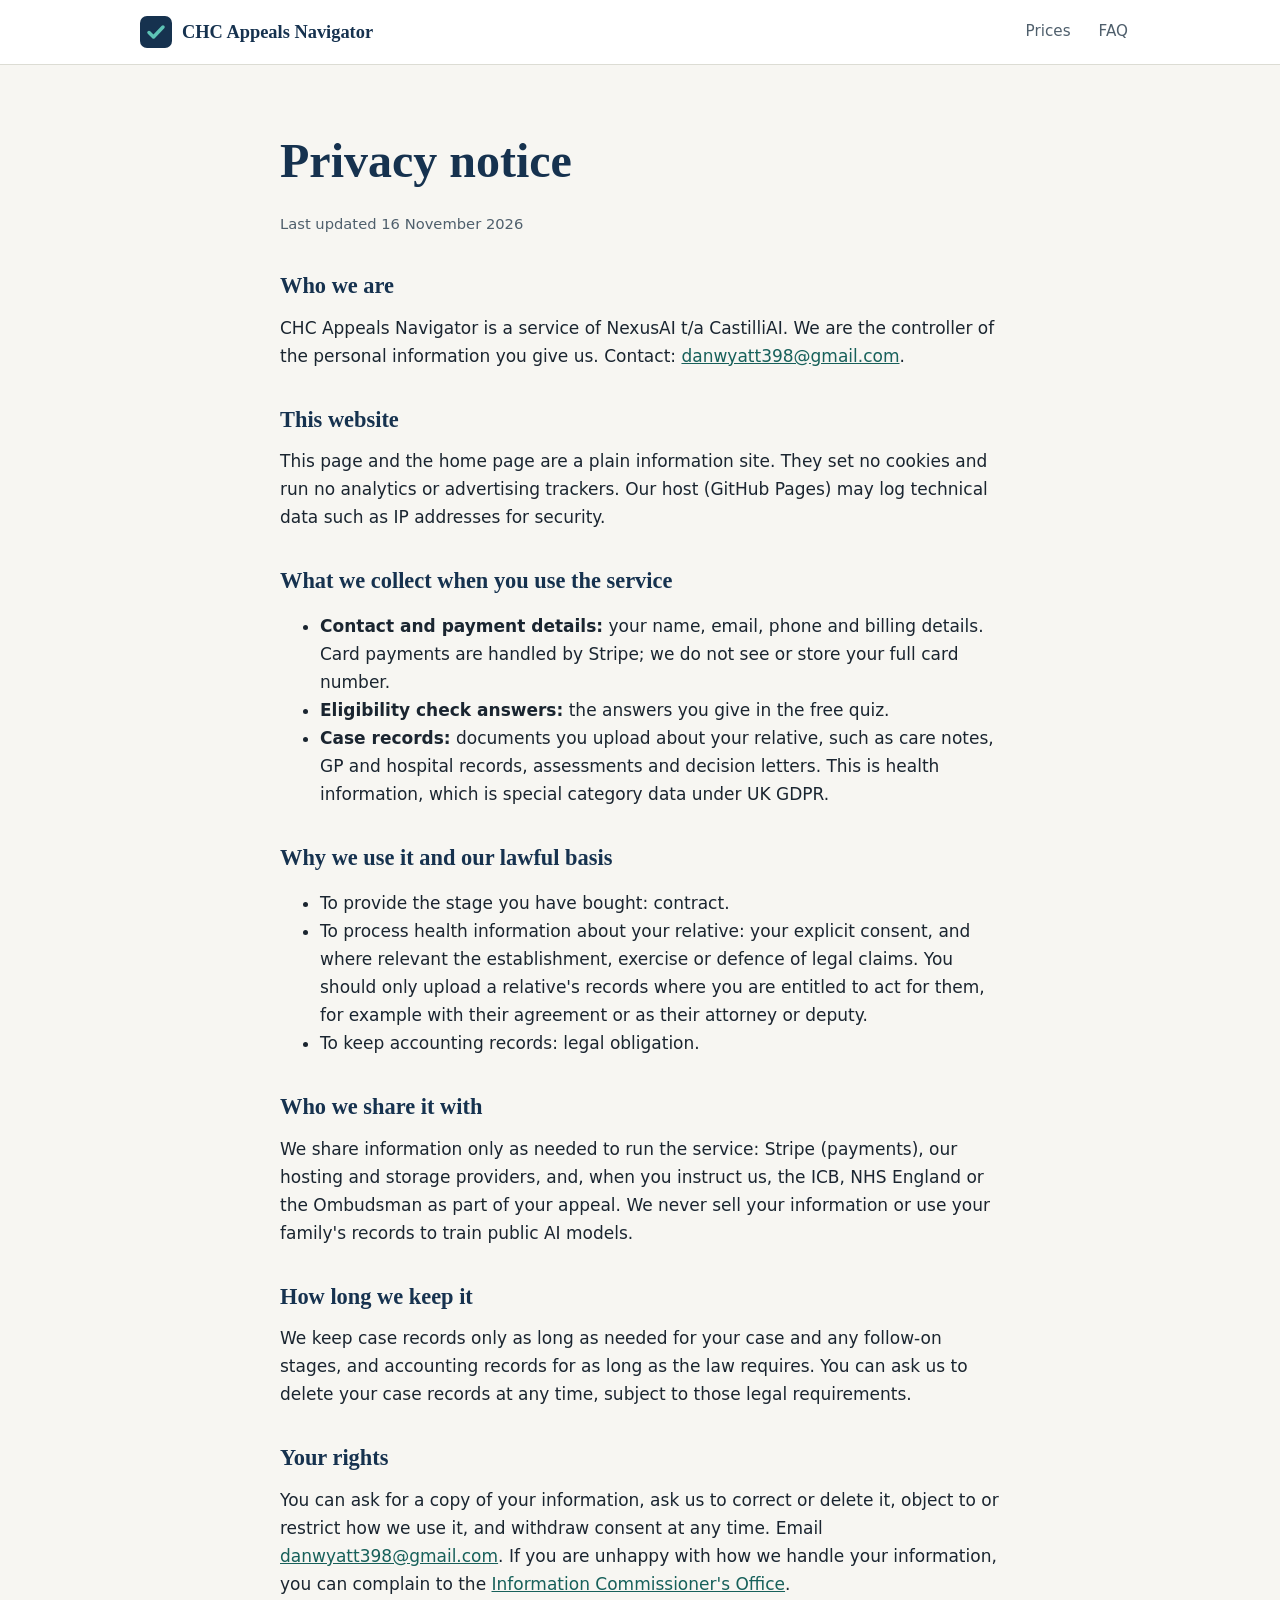
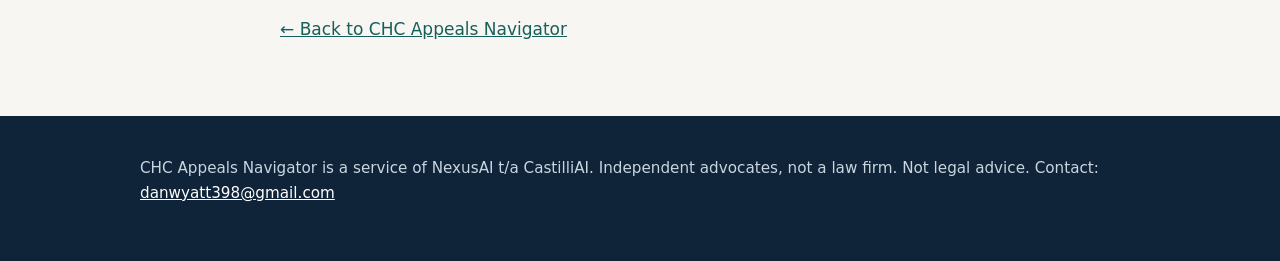
==== privacy/index.html @ 0c6d2d6c "CHC Appeals Navigator sales site for chc.castilliai.com" ====
<!doctype html>
<html lang="en-GB">
<head>
<meta charset="utf-8">
<meta name="viewport" content="width=device-width,initial-scale=1">
<title>Privacy notice — CHC Appeals Navigator</title>
<meta name="description" content="How CHC Appeals Navigator (NexusAI t/a CastilliAI) uses personal and health information.">
<link rel="canonical" href="https://chc.castilliai.com/privacy/">
<link rel="icon" href="/favicon.svg" type="image/svg+xml">
<meta property="og:type" content="website">
<meta property="og:title" content="Privacy notice — CHC Appeals Navigator">
<meta property="og:description" content="How we use personal and health information.">
<meta property="og:url" content="https://chc.castilliai.com/privacy/">
<meta property="og:image" content="https://chc.castilliai.com/og.png">
<meta name="twitter:card" content="summary_large_image">
<link rel="stylesheet" href="/styles.css">
</head>
<body>
<a class="skip" href="#main">Skip to content</a>
<header class="top"><div class="wrap"><a class="brand" href="/"><img src="/favicon.svg" alt="" width="32" height="32">CHC Appeals Navigator</a><nav class="main" aria-label="Main"><a href="/#pricing">Prices</a><a href="/#faq">FAQ</a></nav></div></header>
<main id="main" class="legal">
<section><div class="wrap" style="max-width:760px">
<h1>Privacy notice</h1>
<p class="small">Last updated 16 November 2026</p>
<h2>Who we are</h2>
<p>CHC Appeals Navigator is a service of NexusAI t/a CastilliAI. We are the controller of the personal information you give us. Contact: <a href="mailto:danwyatt398@gmail.com">danwyatt398@gmail.com</a>.</p>
<h2>This website</h2>
<p>This page and the home page are a plain information site. They set no cookies and run no analytics or advertising trackers. Our host (GitHub Pages) may log technical data such as IP addresses for security.</p>
<h2>What we collect when you use the service</h2>
<ul>
<li><strong>Contact and payment details:</strong> your name, email, phone and billing details. Card payments are handled by Stripe; we do not see or store your full card number.</li>
<li><strong>Eligibility check answers:</strong> the answers you give in the free quiz.</li>
<li><strong>Case records:</strong> documents you upload about your relative, such as care notes, GP and hospital records, assessments and decision letters. This is health information, which is special category data under UK GDPR.</li>
</ul>
<h2>Why we use it and our lawful basis</h2>
<ul>
<li>To provide the stage you have bought: contract.</li>
<li>To process health information about your relative: your explicit consent, and where relevant the establishment, exercise or defence of legal claims. You should only upload a relative's records where you are entitled to act for them, for example with their agreement or as their attorney or deputy.</li>
<li>To keep accounting records: legal obligation.</li>
</ul>
<h2>Who we share it with</h2>
<p>We share information only as needed to run the service: Stripe (payments), our hosting and storage providers, and, when you instruct us, the ICB, NHS England or the Ombudsman as part of your appeal. We never sell your information or use your family's records to train public AI models.</p>
<h2>How long we keep it</h2>
<p>We keep case records only as long as needed for your case and any follow-on stages, and accounting records for as long as the law requires. You can ask us to delete your case records at any time, subject to those legal requirements.</p>
<h2>Your rights</h2>
<p>You can ask for a copy of your information, ask us to correct or delete it, object to or restrict how we use it, and withdraw consent at any time. Email <a href="mailto:danwyatt398@gmail.com">danwyatt398@gmail.com</a>. If you are unhappy with how we handle your information, you can complain to the <a href="https://ico.org.uk/make-a-complaint/">Information Commissioner's Office</a>.</p>
<p><a href="/">← Back to CHC Appeals Navigator</a></p>
</div></section>
</main>
<footer style="padding-bottom:40px"><div class="wrap"><p>CHC Appeals Navigator is a service of NexusAI t/a CastilliAI. Independent advocates, not a law firm. Not legal advice. Contact: <a href="mailto:danwyatt398@gmail.com">danwyatt398@gmail.com</a></p></div></footer>
</body>
</html>
---- styles.css ----
:root{--navy:#16324f;--navy-d:#0f2439;--teal:#1f7a72;--teal-d:#17605a;--teal-l:#e3f2ef;--ink:#1a2530;--muted:#4f5f6c;--paper:#f7f6f2;--card:#fff;--line:#dcdcd4;--focus:#f2b134}
*{box-sizing:border-box}
html{scroll-behavior:smooth}
body{margin:0;font-family:system-ui,-apple-system,"Segoe UI",Roboto,Helvetica,Arial,sans-serif;font-size:1.0625rem;line-height:1.65;color:var(--ink);background:var(--paper)}
h1,h2,h3{font-family:Georgia,"Iowan Old Style","Palatino Linotype",Palatino,serif;color:var(--navy);line-height:1.25;font-weight:700}
h1{font-size:clamp(2rem,4.6vw,3rem);margin:.2em 0 .45em}
h2{font-size:clamp(1.6rem,3.2vw,2.1rem);margin:0 0 .6em}
h3{font-size:1.2rem;margin:0 0 .4em}
p{margin:0 0 1em}
a{color:var(--teal-d)}
a:focus-visible,button:focus-visible,summary:focus-visible{outline:3px solid var(--focus);outline-offset:2px;border-radius:4px}
.wrap{max-width:1040px;margin:0 auto;padding:0 20px}
.skip{position:absolute;left:-999px;top:0;background:#fff;padding:8px 12px;z-index:100}
.skip:focus{left:8px;top:8px}
header.top{background:#fff;border-bottom:1px solid var(--line)}
header.top .wrap{display:flex;align-items:center;justify-content:space-between;gap:16px;min-height:64px;flex-wrap:wrap}
.brand{display:flex;align-items:center;gap:10px;text-decoration:none;color:var(--navy);font-weight:700;font-family:Georgia,serif;font-size:1.15rem}
.brand img{width:32px;height:32px}
nav.main{display:flex;gap:4px;flex-wrap:wrap}
nav.main a{display:inline-flex;align-items:center;min-height:44px;padding:0 12px;text-decoration:none;color:var(--muted);font-size:.95rem;border-radius:8px}
nav.main a:hover{color:var(--navy);background:var(--paper)}
.btn{display:inline-flex;align-items:center;justify-content:center;gap:8px;min-height:52px;padding:12px 24px;border-radius:10px;font-weight:700;font-size:1.05rem;text-decoration:none;border:2px solid transparent;text-align:center;line-height:1.2}
.btn-primary{background:var(--teal);color:#fff}
.btn-primary:hover{background:var(--teal-d)}
.btn-secondary{background:#fff;color:var(--navy);border-color:var(--navy)}
.btn-secondary:hover{background:var(--teal-l)}
.btn-sm{min-height:46px;padding:10px 16px;font-size:.98rem}
.hero{background:linear-gradient(180deg,#fff 0%,var(--paper) 100%);padding:56px 0 48px}
.eyebrow{display:inline-block;font-size:.85rem;font-weight:700;letter-spacing:.06em;text-transform:uppercase;color:var(--teal-d);background:var(--teal-l);padding:4px 10px;border-radius:999px}
.lead{font-size:1.2rem;color:var(--muted);max-width:44rem}
.cta-row{display:flex;flex-wrap:wrap;gap:12px;margin:24px 0 14px}
.trust{display:flex;flex-wrap:wrap;gap:8px 20px;padding:0;margin:18px 0 0;list-style:none;color:var(--muted);font-size:.95rem}
.trust li::before{content:"✓ ";color:var(--teal);font-weight:700}
.small{font-size:.92rem;color:var(--muted)}
section{padding:56px 0}
section.alt{background:#fff;border-top:1px solid var(--line);border-bottom:1px solid var(--line)}
.grid2{display:grid;grid-template-columns:1fr 1fr;gap:24px}
.grid4{display:grid;grid-template-columns:repeat(4,1fr);gap:18px}
.card{background:var(--card);border:1px solid var(--line);border-radius:14px;padding:22px}
section.alt .card{background:var(--paper)}
.card.yes{border-top:5px solid var(--teal)}
.card.no{border-top:5px solid #9aa7b1}
ul.ticks,ul.crosses{padding:0;margin:0;list-style:none}
ul.ticks li,ul.crosses li{padding-left:28px;position:relative;margin:.5em 0}
ul.ticks li::before{content:"✓";position:absolute;left:0;color:var(--teal);font-weight:800}
ul.crosses li::before{content:"–";position:absolute;left:4px;color:#6b7a86;font-weight:800}
.step-n{display:inline-flex;width:38px;height:38px;border-radius:50%;background:var(--navy);color:#fff;align-items:center;justify-content:center;font-weight:700;margin-bottom:10px}
.split{display:grid;grid-template-columns:1.25fr 1fr;gap:32px;align-items:start}
.price-box{background:var(--navy);color:#fff;border-radius:16px;padding:28px}
.price-box h3{color:#fff}
.price-box .amt{font-family:Georgia,serif;font-size:2.6rem;font-weight:700;margin:.1em 0}
.price-box .btn-primary{background:#5ec4b6;color:var(--navy-d);width:100%}
.price-box .btn-primary:hover{background:#7fd3c8}
.price-box p{color:#d6e2ec}
.example{border-left:5px solid var(--teal);background:#fff;padding:18px 20px;border-radius:0 12px 12px 0;margin-top:22px}
.example .label{font-size:.85rem;font-weight:700;color:var(--muted);text-transform:uppercase;letter-spacing:.04em}
.prices{width:100%;border-collapse:separate;border-spacing:0;background:#fff;border:1px solid var(--line);border-radius:14px;overflow:hidden}
.prices th,.prices td{padding:16px;text-align:left;vertical-align:middle;border-bottom:1px solid var(--line)}
.prices tr:last-child td{border-bottom:0}
.prices thead th{background:var(--navy);color:#fff;font-size:.95rem}
.prices .stage{font-weight:700;color:var(--navy);white-space:nowrap}
.prices .amt{font-family:Georgia,serif;font-weight:700;font-size:1.25rem;color:var(--navy);white-space:nowrap}
.prices tr.featured td{background:var(--teal-l)}
.prices .sub{display:block;font-size:.9rem;color:var(--muted)}
.prices td:last-child{text-align:right}
.note{background:#fff;border:1px solid var(--line);border-radius:12px;padding:16px 18px;margin-top:18px}
details{background:#fff;border:1px solid var(--line);border-radius:12px;margin:10px 0}
summary{cursor:pointer;padding:18px 20px;font-weight:700;color:var(--navy);list-style:none;min-height:44px}
summary::-webkit-details-marker{display:none}
summary::after{content:"+";float:right;font-size:1.4rem;line-height:1;color:var(--teal)}
details[open] summary::after{content:"–"}
details .ans{padding:0 20px 16px}
.final{text-align:center}
.final .cta-row{justify-content:center}
footer{background:var(--navy-d);color:#c9d5df;padding:40px 0 110px;font-size:.95rem}
footer a{color:#fff}
footer .cols{display:grid;grid-template-columns:2fr 1fr;gap:24px}
.sticky{position:fixed;left:0;right:0;bottom:0;z-index:50;background:#fff;border-top:1px solid var(--line);box-shadow:0 -4px 16px rgba(0,0,0,.08);padding:10px 14px calc(10px + env(safe-area-inset-bottom));display:none;gap:10px}
.sticky .btn{flex:1;min-height:48px;padding:10px;font-size:1rem}
.sticky .btn-secondary{flex:0 0 auto}
@media (max-width:860px){
 .grid4{grid-template-columns:1fr 1fr}
 .split,.grid2,footer .cols{grid-template-columns:1fr}
 nav.main{display:none}
 .sticky{display:flex}
 .prices thead{display:none}
 .prices,.prices tbody,.prices tr,.prices td{display:block;width:100%}
 .prices tr{border-bottom:1px solid var(--line);padding:6px 0}
 .prices td{border:0;padding:6px 16px}
 .prices td:last-child{text-align:left;padding-bottom:14px}
 .prices .btn{width:100%}
}
@media (max-width:520px){.grid4{grid-template-columns:1fr}.hero{padding:36px 0}.cta-row .btn{width:100%}section{padding:44px 0}}
@media (prefers-reduced-motion:reduce){html{scroll-behavior:auto}}
.legal h2{font-size:1.4rem;margin-top:1.6em}
.sr{position:absolute;width:1px;height:1px;overflow:hidden;clip:rect(0 0 0 0);white-space:nowrap}
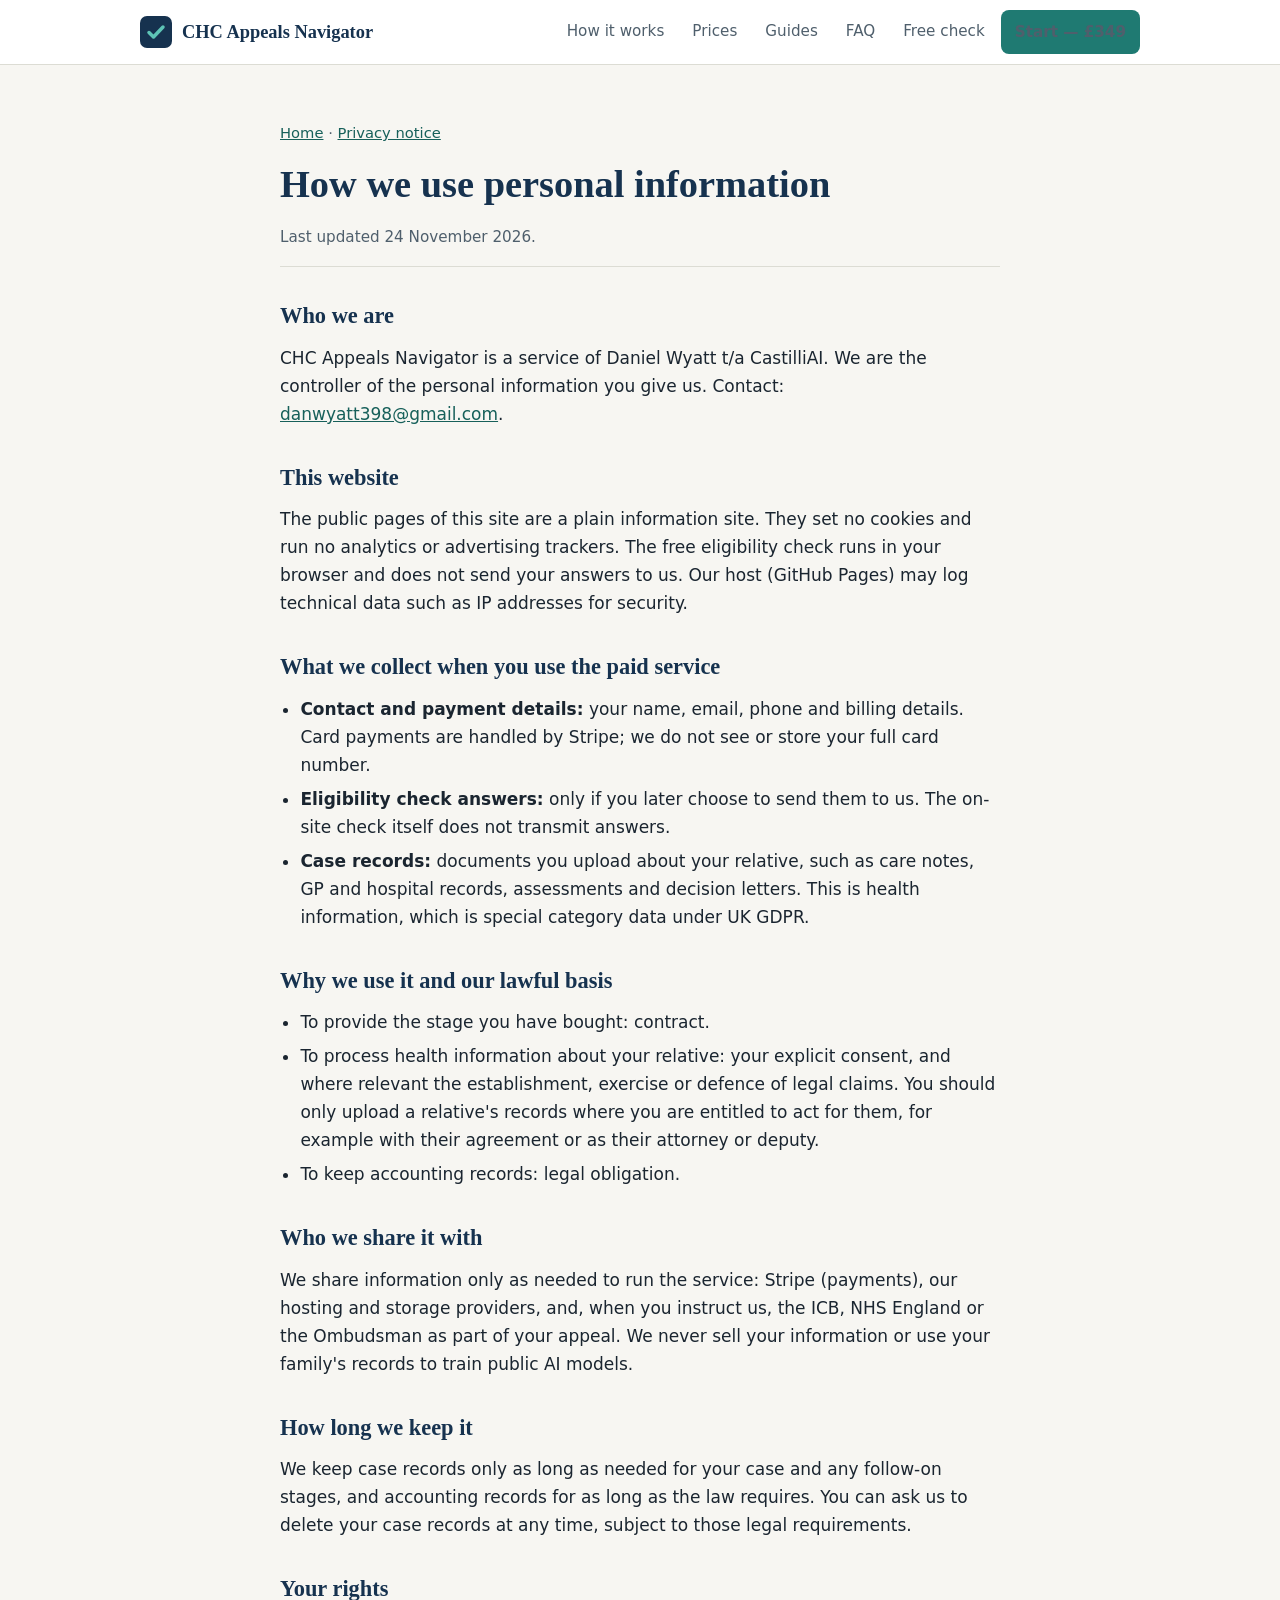
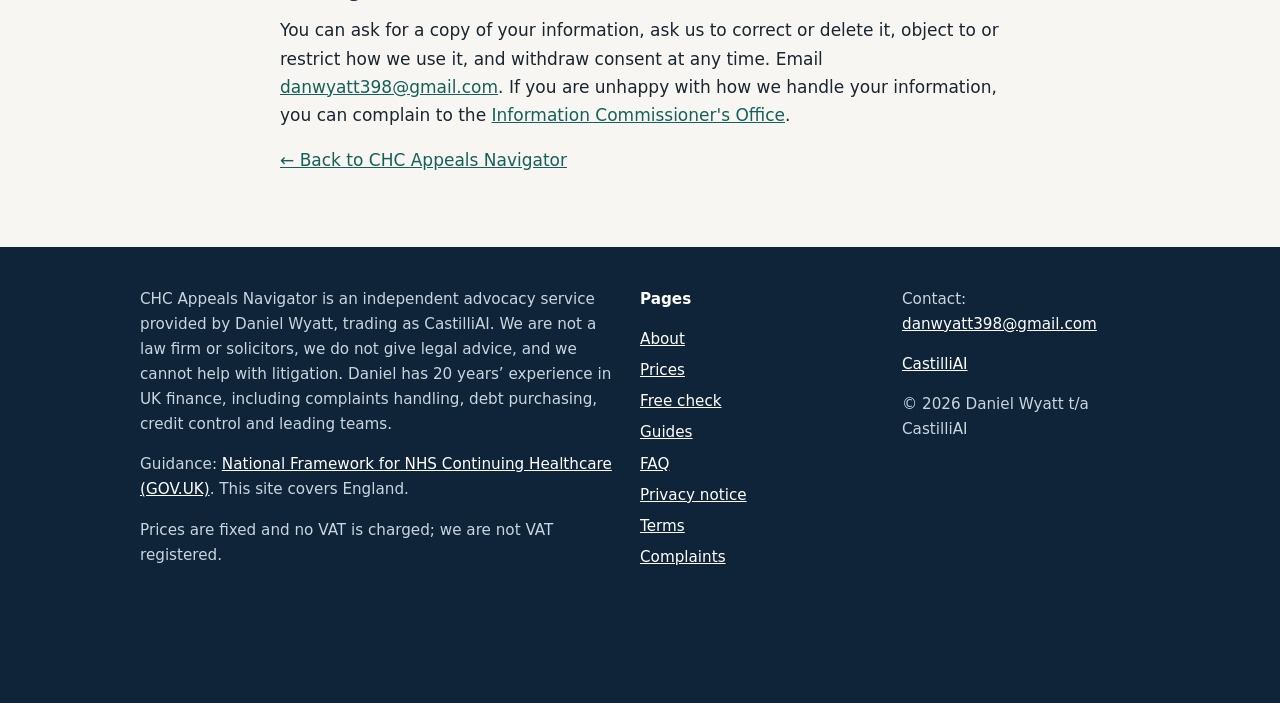
==== commit 88b288bc: "Expand chc.castilliai.com into a standalone public site Replace the two-page sales site with crawlab" ====
--- a/privacy/index.html
+++ b/privacy/index.html
@@ -3,50 +3,113 @@
 <head>
 <meta charset="utf-8">
 <meta name="viewport" content="width=device-width,initial-scale=1">
-<title>Privacy notice — CHC Appeals Navigator</title>
-<meta name="description" content="How CHC Appeals Navigator (NexusAI t/a CastilliAI) uses personal and health information.">
+<title>How we use personal information at CHC Appeals Navigator</title>
+<meta name="description" content="How CHC Appeals Navigator (Daniel Wyatt t/a CastilliAI) uses personal and health information, and how to ask us to delete records.">
 <link rel="canonical" href="https://chc.castilliai.com/privacy/">
 <link rel="icon" href="/favicon.svg" type="image/svg+xml">
+<link rel="apple-touch-icon" href="/apple-touch-icon.png">
+<meta name="theme-color" content="#16324f">
+<meta name="author" content="Daniel Wyatt">
 <meta property="og:type" content="website">
-<meta property="og:title" content="Privacy notice — CHC Appeals Navigator">
-<meta property="og:description" content="How we use personal and health information.">
+<meta property="og:site_name" content="CHC Appeals Navigator">
+<meta property="og:title" content="How we use personal information at CHC Appeals Navigator">
+<meta property="og:description" content="How CHC Appeals Navigator (Daniel Wyatt t/a CastilliAI) uses personal and health information, and how to ask us to delete records.">
 <meta property="og:url" content="https://chc.castilliai.com/privacy/">
 <meta property="og:image" content="https://chc.castilliai.com/og.png">
+<meta property="og:image:width" content="1200">
+<meta property="og:image:height" content="630">
+<meta property="og:locale" content="en_GB">
 <meta name="twitter:card" content="summary_large_image">
+<meta name="twitter:title" content="How we use personal information at CHC Appeals Navigator">
+<meta name="twitter:description" content="How CHC Appeals Navigator (Daniel Wyatt t/a CastilliAI) uses personal and health information, and how to ask us to delete records.">
+<meta name="twitter:image" content="https://chc.castilliai.com/og.png">
 <link rel="stylesheet" href="/styles.css">
+<script type="application/ld+json">{"@context": "https://schema.org", "@graph": [{"@type": "Organization", "@id": "https://chc.castilliai.com/#organization", "name": "CHC Appeals Navigator", "legalName": "Daniel Wyatt t/a CastilliAI", "url": "https://chc.castilliai.com/", "founder": {"@type": "Person", "name": "Daniel Wyatt", "jobTitle": "Founder"}, "parentOrganization": {"@type": "Organization", "name": "CastilliAI", "url": "https://www.castilliai.com/"}, "areaServed": {"@type": "Country", "name": "United Kingdom"}}, {"@type": "ProfessionalService", "@id": "https://chc.castilliai.com/#service", "name": "CHC Appeals Navigator", "url": "https://chc.castilliai.com/", "image": "https://chc.castilliai.com/og.png", "serviceType": "NHS Continuing Healthcare appeal preparation and advocacy", "provider": {"@id": "https://chc.castilliai.com/#organization"}, "areaServed": {"@type": "Country", "name": "United Kingdom"}, "description": "Independent advocacy (not a law firm) helping families prepare NHS Continuing Healthcare funding appeals. Pay per stage.", "offers": [{"@type": "Offer", "name": "Stage 0 — Free eligibility check", "price": "0", "priceCurrency": "GBP"}, {"@type": "Offer", "name": "Stage 1 — Evidence review, report and Yes/No/Maybe verdict", "price": "349", "priceCurrency": "GBP", "url": "https://buy.stripe.com/6oUeVe2Nia6Y5pDbPFa3u0b"}, {"@type": "Offer", "name": "Stage 2 — Local resolution appeal pack", "price": "799", "priceCurrency": "GBP", "url": "https://buy.stripe.com/4gM9ATgBCeMZ2H64ti0ZW02"}, {"@type": "Offer", "name": "Stage 3 — Independent review panel submission and hearing preparation", "price": "1499", "priceCurrency": "GBP"}, {"@type": "Offer", "name": "Stage 4 — Ombudsman complaint (optional add-on)", "price": "399", "priceCurrency": "GBP"}, {"@type": "Offer", "name": "Stage 5 — Retrospective review of past care fees (plus 8% of recovery)", "price": "1499", "priceCurrency": "GBP"}]}, {"@type": "WebSite", "@id": "https://chc.castilliai.com/#website", "url": "https://chc.castilliai.com/", "name": "CHC Appeals Navigator", "publisher": {"@id": "https://chc.castilliai.com/#organization"}, "inLanguage": "en-GB"}]}</script>
+
 </head>
 <body>
 <a class="skip" href="#main">Skip to content</a>
-<header class="top"><div class="wrap"><a class="brand" href="/"><img src="/favicon.svg" alt="" width="32" height="32">CHC Appeals Navigator</a><nav class="main" aria-label="Main"><a href="/#pricing">Prices</a><a href="/#faq">FAQ</a></nav></div></header>
-<main id="main" class="legal">
-<section><div class="wrap" style="max-width:760px">
-<h1>Privacy notice</h1>
-<p class="small">Last updated 16 November 2026</p>
-<h2>Who we are</h2>
-<p>CHC Appeals Navigator is a service of NexusAI t/a CastilliAI. We are the controller of the personal information you give us. Contact: <a href="mailto:danwyatt398@gmail.com">danwyatt398@gmail.com</a>.</p>
-<h2>This website</h2>
-<p>This page and the home page are a plain information site. They set no cookies and run no analytics or advertising trackers. Our host (GitHub Pages) may log technical data such as IP addresses for security.</p>
-<h2>What we collect when you use the service</h2>
-<ul>
-<li><strong>Contact and payment details:</strong> your name, email, phone and billing details. Card payments are handled by Stripe; we do not see or store your full card number.</li>
-<li><strong>Eligibility check answers:</strong> the answers you give in the free quiz.</li>
-<li><strong>Case records:</strong> documents you upload about your relative, such as care notes, GP and hospital records, assessments and decision letters. This is health information, which is special category data under UK GDPR.</li>
-</ul>
-<h2>Why we use it and our lawful basis</h2>
-<ul>
-<li>To provide the stage you have bought: contract.</li>
-<li>To process health information about your relative: your explicit consent, and where relevant the establishment, exercise or defence of legal claims. You should only upload a relative's records where you are entitled to act for them, for example with their agreement or as their attorney or deputy.</li>
-<li>To keep accounting records: legal obligation.</li>
-</ul>
-<h2>Who we share it with</h2>
-<p>We share information only as needed to run the service: Stripe (payments), our hosting and storage providers, and, when you instruct us, the ICB, NHS England or the Ombudsman as part of your appeal. We never sell your information or use your family's records to train public AI models.</p>
-<h2>How long we keep it</h2>
-<p>We keep case records only as long as needed for your case and any follow-on stages, and accounting records for as long as the law requires. You can ask us to delete your case records at any time, subject to those legal requirements.</p>
-<h2>Your rights</h2>
-<p>You can ask for a copy of your information, ask us to correct or delete it, object to or restrict how we use it, and withdraw consent at any time. Email <a href="mailto:danwyatt398@gmail.com">danwyatt398@gmail.com</a>. If you are unhappy with how we handle your information, you can complain to the <a href="https://ico.org.uk/make-a-complaint/">Information Commissioner's Office</a>.</p>
-<p><a href="/">← Back to CHC Appeals Navigator</a></p>
-</div></section>
+<header class="top"><div class="wrap"><a class="brand" href="/"><img src="/favicon.svg" alt="" width="32" height="32">CHC Appeals Navigator</a>
+  <nav class="main" aria-label="Main"><a href="/how-it-works/">How it works</a>
+   <a href="/pricing/">Prices</a>
+   <a href="/guides/">Guides</a>
+   <a href="/faq/">FAQ</a>
+   <a href="/eligibility/">Free check</a>
+   <a class="btn btn-primary btn-sm" href="https://buy.stripe.com/6oUeVe2Nia6Y5pDbPFa3u0b">Start — £349</a>
+  </nav>
+  <details class="menu">
+   <summary><span class="sr">Open</span></summary>
+   <nav aria-label="Mobile"><a href="/how-it-works/">How it works</a>
+    <a href="/pricing/">Prices</a>
+    <a href="/guides/">Guides</a>
+    <a href="/faq/">FAQ</a>
+    <a href="/eligibility/">Free check</a>
+    <a href="/about/">About</a>
+    <a href="https://buy.stripe.com/6oUeVe2Nia6Y5pDbPFa3u0b">Start — £349</a></nav>
+  </details>
+</div></header>
+<main id="main">
+<section class="legal">
+ <div class="wrap prose">
+  <p class="crumb"><a href="/">Home</a> · <a href="/privacy/">Privacy notice</a></p>
+  <h1>How we use personal information</h1>
+  <p class="byline">Last updated 24 November 2026.</p>
+  <h2>Who we are</h2>
+  <p>CHC Appeals Navigator is a service of Daniel Wyatt t/a CastilliAI. We are the controller of the personal information you give us. Contact: <a href="mailto:danwyatt398@gmail.com">danwyatt398@gmail.com</a>.</p>
+  <h2>This website</h2>
+  <p>The public pages of this site are a plain information site. They set no cookies and run no analytics or advertising trackers. The free eligibility check runs in your browser and does not send your answers to us. Our host (GitHub Pages) may log technical data such as IP addresses for security.</p>
+  <h2>What we collect when you use the paid service</h2>
+  <ul>
+   <li><strong>Contact and payment details:</strong> your name, email, phone and billing details. Card payments are handled by Stripe; we do not see or store your full card number.</li>
+   <li><strong>Eligibility check answers:</strong> only if you later choose to send them to us. The on-site check itself does not transmit answers.</li>
+   <li><strong>Case records:</strong> documents you upload about your relative, such as care notes, GP and hospital records, assessments and decision letters. This is health information, which is special category data under UK GDPR.</li>
+  </ul>
+  <h2>Why we use it and our lawful basis</h2>
+  <ul>
+   <li>To provide the stage you have bought: contract.</li>
+   <li>To process health information about your relative: your explicit consent, and where relevant the establishment, exercise or defence of legal claims. You should only upload a relative's records where you are entitled to act for them, for example with their agreement or as their attorney or deputy.</li>
+   <li>To keep accounting records: legal obligation.</li>
+  </ul>
+  <h2>Who we share it with</h2>
+  <p>We share information only as needed to run the service: Stripe (payments), our hosting and storage providers, and, when you instruct us, the ICB, NHS England or the Ombudsman as part of your appeal. We never sell your information or use your family's records to train public AI models.</p>
+  <h2>How long we keep it</h2>
+  <p>We keep case records only as long as needed for your case and any follow-on stages, and accounting records for as long as the law requires. You can ask us to delete your case records at any time, subject to those legal requirements.</p>
+  <h2>Your rights</h2>
+  <p>You can ask for a copy of your information, ask us to correct or delete it, object to or restrict how we use it, and withdraw consent at any time. Email <a href="mailto:danwyatt398@gmail.com">danwyatt398@gmail.com</a>. If you are unhappy with how we handle your information, you can complain to the <a href="https://ico.org.uk/make-a-complaint/">Information Commissioner's Office</a>.</p>
+  <p><a href="/">← Back to CHC Appeals Navigator</a></p>
+ </div>
+</section>
 </main>
-<footer style="padding-bottom:40px"><div class="wrap"><p>CHC Appeals Navigator is a service of NexusAI t/a CastilliAI. Independent advocates, not a law firm. Not legal advice. Contact: <a href="mailto:danwyatt398@gmail.com">danwyatt398@gmail.com</a></p></div></footer>
+<footer>
+ <div class="wrap cols">
+  <div>
+   <p>CHC Appeals Navigator is an independent advocacy service provided by Daniel Wyatt, trading as CastilliAI. We are not a law firm or solicitors, we do not give legal advice, and we cannot help with litigation. Daniel has 20 years’ experience in UK finance, including complaints handling, debt purchasing, credit control and leading teams.</p>
+   <p>Guidance: <a href="https://www.gov.uk/government/publications/national-framework-for-nhs-continuing-healthcare-and-nhs-funded-nursing-care">National Framework for NHS Continuing Healthcare (GOV.UK)</a>. This site covers England.</p>
+   <p>Prices are fixed and no VAT is charged; we are not VAT registered.</p>
+  </div>
+  <div>
+   <p><strong style="color:#fff">Pages</strong></p>
+   <ul>
+    <li><a href="/about/">About</a></li>
+    <li><a href="/pricing/">Prices</a></li>
+    <li><a href="/eligibility/">Free check</a></li>
+    <li><a href="/guides/">Guides</a></li>
+    <li><a href="/faq/">FAQ</a></li>
+    <li><a href="/privacy/">Privacy notice</a></li>
+    <li><a href="/terms/">Terms</a></li>
+    <li><a href="/complaints/">Complaints</a></li>
+   </ul>
+  </div>
+  <div>
+   <p>Contact: <a href="mailto:danwyatt398@gmail.com">danwyatt398@gmail.com</a></p>
+   <p><a href="https://www.castilliai.com/">CastilliAI</a></p>
+   <p>© 2026 Daniel Wyatt t/a CastilliAI</p>
+  </div>
+ </div>
+</footer>
+<div class="sticky" role="region" aria-label="Quick actions">
+ <a class="btn btn-primary" href="https://buy.stripe.com/6oUeVe2Nia6Y5pDbPFa3u0b">Start — £349</a>
+ <a class="btn btn-secondary" href="/eligibility/">Free check</a>
+</div>
 </body>
 </html>
--- a/styles.css
+++ b/styles.css
@@ -94,3 +94,66 @@
 @media (prefers-reduced-motion:reduce){html{scroll-behavior:auto}}
 .legal h2{font-size:1.4rem;margin-top:1.6em}
 .sr{position:absolute;width:1px;height:1px;overflow:hidden;clip:rect(0 0 0 0);white-space:nowrap}
+
+/* Additional layout for the expanded site */
+nav.main a[aria-current="page"]{color:var(--navy);background:var(--teal-l);font-weight:600}
+.menu{display:none;width:100%}
+.menu > summary{list-style:none;cursor:pointer;min-height:44px;display:flex;align-items:center;padding:0 12px;border:1px solid var(--line);border-radius:8px;font-weight:700;color:var(--navy);background:#fff}
+.menu > summary::-webkit-details-marker{display:none}
+.menu > summary::after{content:"Menu";float:none}
+.menu[open] > summary{border-bottom-left-radius:0;border-bottom-right-radius:0}
+.menu nav{display:flex;flex-direction:column;background:#fff;border:1px solid var(--line);border-top:0;border-radius:0 0 8px 8px}
+.menu nav a{min-height:44px;padding:10px 14px;text-decoration:none;color:var(--navy);border-top:1px solid var(--line)}
+.crumb{font-size:.92rem;color:var(--muted);margin:0 0 1em}
+.crumb a{color:var(--teal-d)}
+.byline{font-size:.95rem;color:var(--muted);margin:0 0 1.4em;padding-bottom:1em;border-bottom:1px solid var(--line)}
+.prose{max-width:760px}
+.prose h1{font-size:clamp(1.8rem,3.6vw,2.4rem)}
+.prose ul,.prose ol{margin:0 0 1.2em;padding-left:1.2em}
+.prose li{margin:.35em 0}
+.prose blockquote{margin:0 0 1.2em;padding:12px 16px;border-left:4px solid var(--teal);background:#fff;color:var(--ink)}
+.sources{margin-top:2.2em;padding-top:1.2em;border-top:1px solid var(--line);font-size:.95rem}
+.sources h2{font-size:1.25rem}
+.sources ul{padding-left:1.2em}
+.guide-list{display:grid;gap:16px}
+.guide-list a.card{text-decoration:none;color:inherit;display:block}
+.guide-list a.card:hover{border-color:var(--teal)}
+.guide-list h2{font-size:1.25rem;margin:0 0 .35em}
+.prices-grid{display:grid;grid-template-columns:repeat(3,1fr);gap:16px;margin:24px 0}
+.price-card{background:#fff;border:1px solid var(--line);border-radius:14px;padding:22px;display:flex;flex-direction:column;gap:8px}
+.price-card.featured{border:2px solid var(--teal);background:var(--teal-l)}
+.price-card .amt{font-family:Georgia,serif;font-size:2rem;font-weight:700;color:var(--navy);margin:0}
+.price-card .period{color:var(--muted);font-size:.95rem;margin:0 0 8px}
+.price-card .btn{margin-top:auto}
+.quiz{max-width:760px}
+.quiz-progress{height:8px;background:var(--line);border-radius:999px;overflow:hidden;margin:0 0 16px}
+.quiz-progress span{display:block;height:100%;background:var(--teal);width:0}
+.quiz-q{background:#fff;border:1px solid var(--line);border-radius:14px;padding:22px}
+.quiz-options{display:flex;flex-direction:column;gap:10px;margin:16px 0 0;padding:0;list-style:none}
+.quiz-options label{display:flex;gap:12px;align-items:flex-start;border:1px solid var(--line);border-radius:10px;padding:12px 14px;min-height:52px;cursor:pointer;background:#fff}
+.quiz-options label:hover{border-color:var(--teal)}
+.quiz-options input{margin-top:.35em;accent-color:var(--teal);width:1.1rem;height:1.1rem;flex-shrink:0}
+.quiz-options label:has(input:focus-visible){outline:3px solid var(--focus);outline-offset:2px}
+.quiz-options label:has(input:checked){border-color:var(--teal);background:var(--teal-l)}
+.quiz-nav{display:flex;flex-wrap:wrap;gap:10px;margin:18px 0 0}
+.quiz-result{background:#fff;border:1px solid var(--line);border-radius:14px;padding:24px}
+.quiz-result .tier{display:inline-block;font-weight:700;padding:4px 10px;border-radius:999px;background:var(--teal-l);color:var(--teal-d);margin-bottom:.6em}
+.quiz-result.tier-strong .tier{background:#d8f3ee;color:#146057}
+.quiz-result.tier-possible .tier{background:#fff3d4;color:#6a4b00}
+.quiz-result.tier-weak .tier{background:#eceff1;color:#33404a}
+.notice{background:#fff;border-left:4px solid var(--focus);padding:14px 16px;border-radius:0 10px 10px 0;margin:0 0 1.2em}
+footer{padding-bottom:120px}
+footer .cols{grid-template-columns:2fr 1fr 1fr;gap:24px}
+footer ul{list-style:none;margin:0;padding:0}
+footer li{margin:.4em 0}
+@media (max-width:860px){
+ nav.main{display:none}
+ .menu{display:block}
+ .prices-grid{grid-template-columns:1fr}
+ footer .cols{grid-template-columns:1fr}
+}
+@media (min-width:861px){
+ .menu{display:none}
+}
+.compare{background:#fff;border:1px solid var(--line);border-radius:14px;padding:22px 24px;margin-top:28px;max-width:800px}
+.compare h2{font-size:1.35rem}
